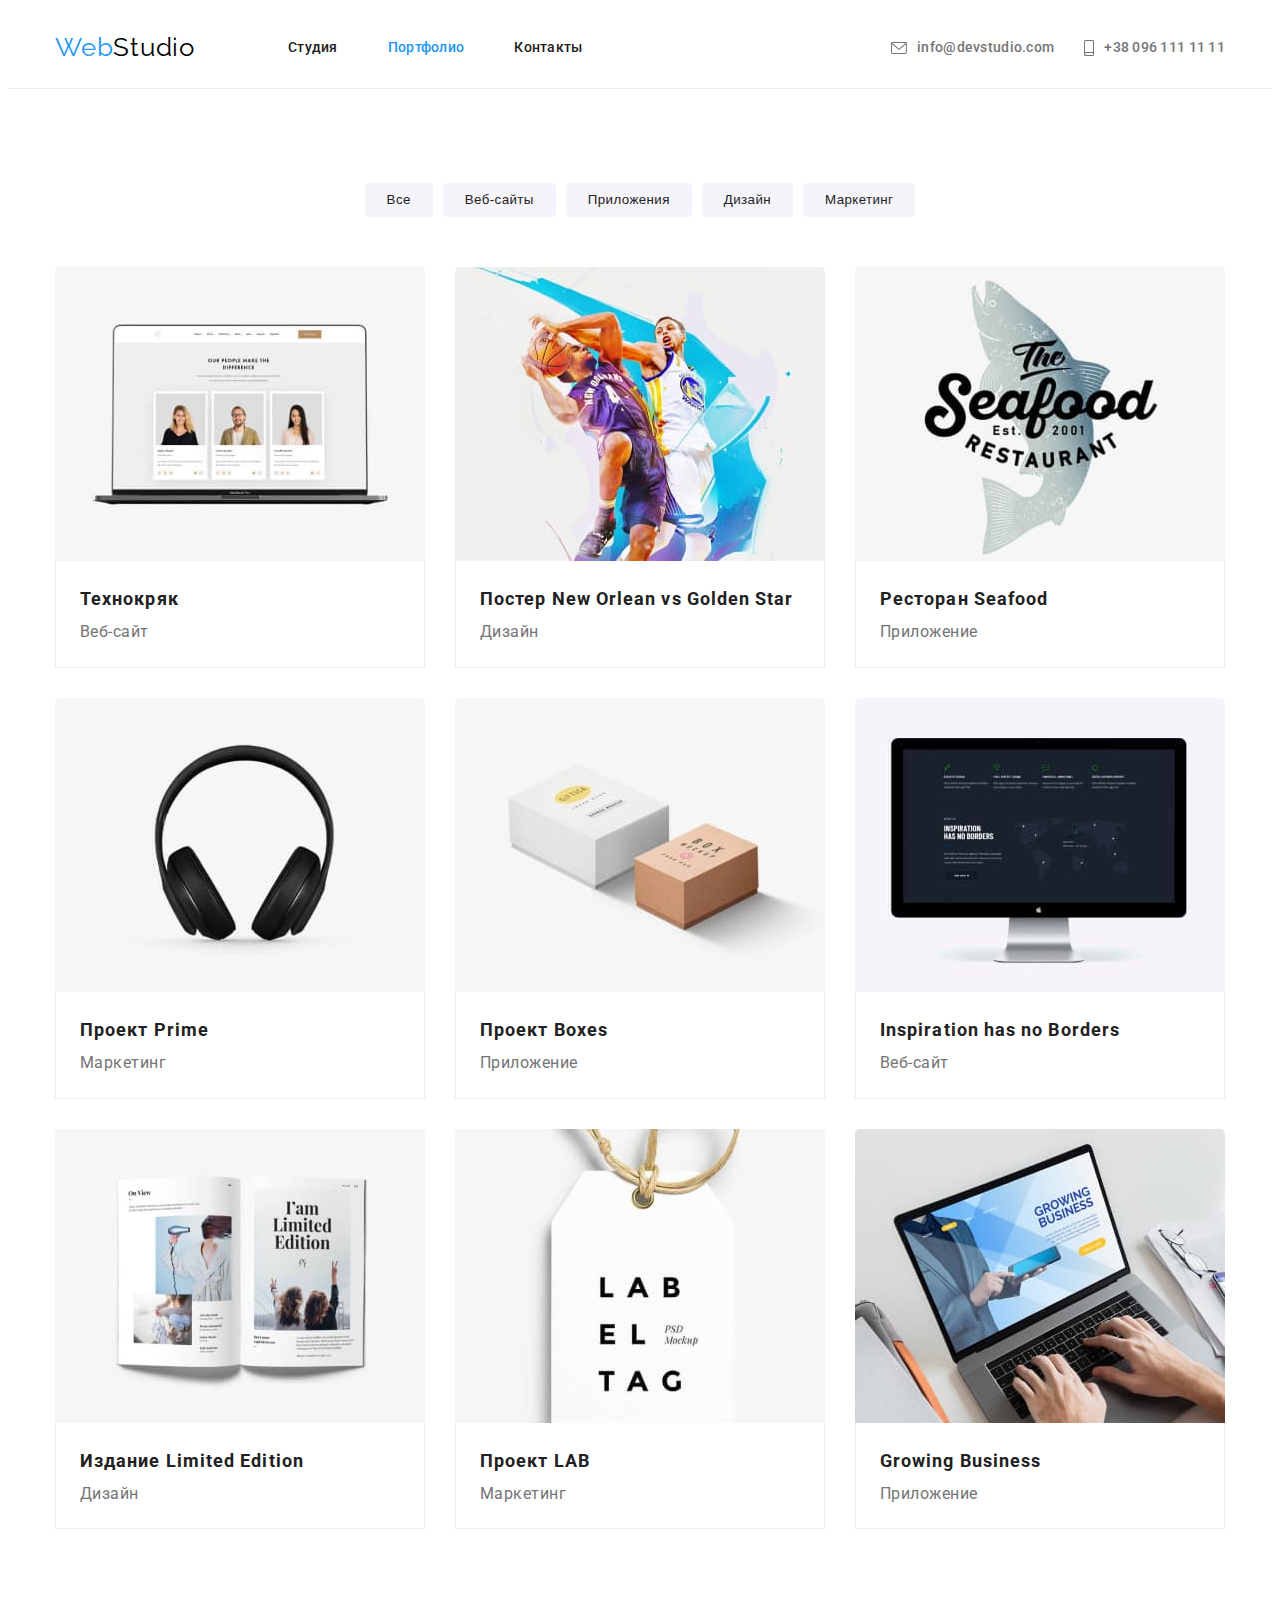
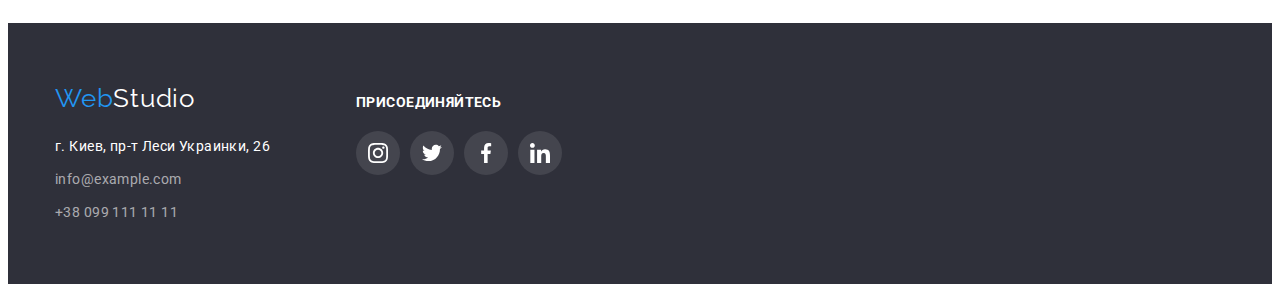
==== page/portfolio.html @ 5584ccf8 "скопировал из дз 4" ====
<!DOCTYPE html>
<html lang="ru">

<head>
    <meta charset="UTF-8">
    <meta http-equiv="X-UA-Compatible" content="IE=edge">
    <meta name="viewport" content="width=  , initial-scale=1.0">
    <title>WebStudio - портфолио</title>
    <link rel="preconnect" href="https://fonts.gstatic.com">
    <link
        href="https://fonts.googleapis.com/css2?family=Raleway:wght@700&family=Roboto:wght@400;500;700;900&display=swap"
        rel="stylesheet">
    <link rel="stylesheet" href="https://cdnjs.cloudflare.com/ajax/libs/modern-normalize/1.0.0/modern-normalize.min.css"
        integrity="sha512-ISS7cAi1PEhQ8jnbJpJZMd29NlhNj4AWYyLOSp2CE/CsHxTCu+r+t0D2yoJudVrd0/8fTVPUVDzY5Tvli75u/g=="
        crossorigin="anonymous" />
    <link rel="stylesheet" href="../css/style.css">
</head>

<body>
    <header class="header">
        <div class="container header-content">
            <nav class="nav-header">
                <a href="" class="logo"><span class="logo-web">Web</span>Studio</a>
                <ul class="pages">
                    <li class="item"><a href="../index.html" class="page-link">Студия</a></li>
                    <li class="item"><a href="./portfolio.html" class="page-link current">Портфолио</a></li>
                    <li class="item"><a href="" class="page-link">Контакты</a></li>
                </ul>
            </nav>
            <ul class="contacts">
                <li class="contacts-item">
                    <a href="mailto:info@devstudio.com" class="contact-link">
                        <svg class="contact-icon" width="16" height="12">
                            <use href="../images/symbol-defs.svg#envelope"></use>
                        </svg>
                        info@devstudio.com</a>
                </li>
                <li class="contacts-item">
                    <a href="tel:+380961111111" class="contact-link">
                        <svg class="contact-icon" width="10" height="16">
                            <use href="../images/symbol-defs.svg#smartphone"></use>
                        </svg>
                        +38 096 111 11 11</a>
                </li>
            </ul>
        </div>

    </header>

    <main>
        <section class="section">
            <div class="container">
                <h1 class="hide">Проекты</h1>
                <ul class="filters-list">
                    <li class="button-item"><button type="button" class="filter-button">Все</button></li>
                    <li class="button-item"><button type="button" class="filter-button">Веб-сайты</button></li>
                    <li class="button-item"><button type="button" class="filter-button">Приложения</button></li>
                    <li class="button-item"><button type="button" class="filter-button">Дизайн</button></li>
                    <li class="button-item"><button type="button" class="filter-button">Маркетинг</button></li>
                </ul>
                <ul class="project-cards">
                    <li class="card-item">
                        <a class="link-card" href="">
                            <img src="../images/portfolio/img.jpg" alt="" width="370">
                            <div class="card-content">
                                <h2 class="card-title">Технокряк</h2>
                                <p class="filter-title">Веб-сайт</p>
                            </div>

                        </a>
                    </li>
                    <li class="card-item">
                        <a class="link-card" href="">
                            <img src="../images/portfolio/img-1.jpg" alt="" width="370">
                            <div class="card-content">
                                <h2 class="card-title">Постер New Orlean vs Golden Star</h2>
                                <p class="filter-title">Дизайн</p>
                            </div>

                        </a>
                    </li>
                    <li class="card-item">
                        <a class="link-card" href="">
                            <img src="../images/portfolio/img-2.jpg" alt="" width="370">
                            <div class="card-content">
                                <h2 class="card-title">Ресторан Seafood</h2>
                                <p class="filter-title">Приложение</p>
                            </div>

                        </a>
                    </li>
                    <li class="card-item">
                        <a class="link-card" href="">
                            <img src="../images/portfolio/img-3.jpg" alt="" width="370">
                            <div class="card-content">
                                <h2 class="card-title">Проект Prime</h2>
                                <p class="filter-title">Маркетинг</p>
                            </div>

                        </a>
                    </li>
                    <li class="card-item">
                        <a class="link-card" href="">
                            <img src="../images/portfolio/img-4.jpg" alt="" width="370">
                            <div class="card-content">
                                <h2 class="card-title">Проект Boxes</h2>
                                <p class="filter-title">Приложение</p>
                            </div>

                        </a>
                    </li>
                    <li class="card-item">
                        <a class="link-card" href="">
                            <img src="../images/portfolio/img-5.jpg" alt="" width="370">
                            <div class="card-content">
                                <h2 class="card-title">Inspiration has no Borders</h2>
                                <p class="filter-title">Веб-сайт</p>
                            </div>

                        </a>
                    </li>
                    <li class="card-item">
                        <a class="link-card" href="">
                            <img src="../images/portfolio/img-6.jpg" alt="" width="370">
                            <div class="card-content">
                                <h2 class="card-title">Издание Limited Edition</h2>
                                <p class="filter-title">Дизайн</p>
                            </div>

                        </a>
                    </li>
                    <li class="card-item">
                        <a class="link-card" href="">
                            <img src="../images/portfolio/img-7.jpg" alt="" width="370">
                            <div class="card-content">
                                <h2 class="card-title">Проект LAB</h2>
                                <p class="filter-title">Маркетинг</p>
                            </div>

                        </a>
                    </li>
                    <li class="card-item">
                        <a class="link-card" href="">
                            <img src="../images/portfolio/img-8.jpg" alt="" width="370">
                            <div class="card-content">
                                <h2 class="card-title">Growing Business</h2>
                                <p class="filter-title">Приложение</p>
                            </div>

                        </a>
                    </li>
                </ul>
            </div>
        </section>

    </main>

    <footer class="footer">
        <div class="container footer-container">
            <div>
                <a href="" class="logo-footer"><span class="logo-web">Web</span>Studio</a>
                <address class="address-section">
                    <ul class="address-list">
                        <li>г. Киев, пр-т Леси Украинки, 26</li>
                        <li><a href="mailto:info@example.com" class="address-link">info@example.com</a></li>
                        <li><a href="tel:+380991111111" class="address-link">+38 099 111 11 11</a></li>
                    </ul>
    
                </address>
            </div>
    
            <div>
                <p class="social-text">присоединяйтесь</p>
                <ul class="social-list-footer">
                    <li class="social-item">
                        <a href="" class="social-link-footer">
                            <svg class="social-icon" width="20" height="20">
                                <use href="../images/symbol-defs.svg#instagram"></use>
                            </svg>
                        </a>
                    </li>
                    <li class="social-item">
                        <a href="" class="social-link-footer">
                            <svg class="social-icon" width="20" height="20">
                                <use href="../images/symbol-defs.svg#twitter"></use>
                            </svg>
                        </a>
                    </li>
                    <li class="social-item">
                        <a href="" class="social-link-footer">
                            <svg class="social-icon" width="20" height="20">
                                <use href="../images/symbol-defs.svg#facebook"></use>
                            </svg>
                        </a>
                    </li>
                    <li class="social-item">
                        <a href="" class="social-link-footer">
                            <svg class="social-icon" width="20" height="20">
                                <use href="../images/symbol-defs.svg#linkedin"></use>
                            </svg>
                        </a>
                    </li>
                </ul>
            </div>
        </div>
    </footer>
</body>

</html>
---- css/style.css ----
:root {
  --title-text-color: #212121;
  --main-text-color: #757575;
  --accent-color: #2196f3;
  --background-color: #2f303a;
  --secondary-text-color: #ffffff;
  --background-icon-color: #f5f4fa;
}

html {
  box-sizing: border-box;
}
*,
*::after,
*::before {
  box-sizing: inherit;
}

body {
  font-family: 'Roboto', sans-serif;
  color: var(--main-text-color);
  background-color: var(--secondary-text-color);
}

h1,
h2,
h3,
h4,
h5,
h6,
p {
  margin-top: 0;
  margin-bottom: 0;
}

ul {
  list-style: none;
  padding-left: 0;
  margin: 0;
}

img {
  display: block;
  max-width: 100%;
  height: auto;
}

.container {
  width: 1200px;
  padding-left: 15px;
  padding-right: 15px;
  margin-left: auto;
  margin-right: auto;
}

.section,
.section-team,
.section-hero {
  padding-top: 94px;
  padding-bottom: 94px;
}

/* ШАПКА */

.header {
  border-bottom: 1px solid #ececec;
}
.header-content {
  display: flex;
  align-items: center;
}

.nav-header {
  display: flex;
  align-items: center;
}

.logo {
  padding-top: 24px;
  padding-bottom: 25px;
  margin-right: 93px;
  font-family: Raleway;
  font-size: 26px;
  line-height: 1.2;
  letter-spacing: 0.03em;
  color: black;
  text-decoration: none;
}

.logo-footer {
  font-family: Raleway;
  font-size: 26px;
  line-height: 1.2;
  letter-spacing: 0.03em;
  color: var(--secondary-text-color);
  text-decoration: none;
}

.pages {
  display: flex;
}

.item + .item {
  margin-left: 50px;
}

.contacts-item + .contacts-item {
  margin-left: 30px;
}

.page-link {
  display: block;
  padding-top: 32px;
  padding-bottom: 32px;
  font-weight: 500;
  font-size: 14px;
  line-height: 1.14;
  letter-spacing: 0.02em;
  text-decoration: none;
  color: var(--title-text-color);
}

.logo-web,
.page-link:hover,
.page-link:focus,
.page-link.current,
.contact-link:hover,
.contact-link:focus,
.contact-icon:hover,
.contact-icon:focus,
.address-link:hover,
.address-link:focus {
  color: var(--accent-color);
  fill: var(--accent-color);
}

.contacts {
  display: flex;
  margin-left: auto;
}

/* Падинги для удобного наведения */
.contact-link {
  display: flex;
  align-items: center;
  padding-top: 32px;
  padding-bottom: 32px;
  font-weight: 500;
  font-size: 14px;
  line-height: 1.14;
  letter-spacing: 0.02em;
  text-decoration: none;
  color: var(--main-text-color);
  fill: var(--main-text-color);
}

.contact-icon {
  margin-right: 10px;
}

.section-hero {
  padding-top: 200px;
  padding-bottom: 200px;
  max-width: 1600px;
  height: 600px;
  margin-left: auto;
  margin-right: auto;
  background-color: var(--background-color);
  background-image: linear-gradient(rgba(47, 48, 58, 0.4), rgba(47, 48, 58, 0.4)), url(../images/hero.jpg);
  background-repeat: no-repeat;
  background-size: cover;
  text-align: center;
}

.hero-title {
  margin-bottom: 30px;
  font-weight: 900;
  font-size: 44px;
  line-height: 1.36;
  letter-spacing: 0.06em;
  text-transform: uppercase;
  color: var(--secondary-text-color);
}

.button {
  border-radius: 4px;
  padding: 10px 32px;
  font-weight: bold;
  font-size: 16px;
  line-height: 1.87;
  cursor: pointer;
  letter-spacing: 0.06em;
  background: var(--accent-color);
  color: var(--secondary-text-color);
  box-shadow: 0px 4px 4px rgba(0, 0, 0, 0.15);
  border-style: none;
}

.features-list {
  display: flex;
  justify-content: space-between;
  list-style: none;
}

.features-text {
  font-size: 14px;
  line-height: 1.71;
  letter-spacing: 0.03em;
}

.features-content {
  width: 270px;
}

.features-thumb {
  display: flex;
  justify-content: center;
  align-items: center;
  height: 120px;
  margin-bottom: 30px;
  background-color: var(--background-icon-color);
  border-radius: 4px;
}

.icon-features {
}

.features-title {
  margin-bottom: 10px;
  font-weight: bold;
  font-size: 14px;
  line-height: 1.14;
  letter-spacing: 0.03em;
  text-transform: uppercase;

  color: var(--title-text-color);
}

.section-works {
  padding-bottom: 94px;
}

.works {
  display: flex;
  justify-content: space-between;
}

.section-title {
  margin-bottom: 50px;
  font-weight: bold;
  font-size: 36px;
  line-height: 1.16;
  text-align: center;
  letter-spacing: 0.03em;
  color: var(--title-text-color);
}

.section-team {
  background: #f5f4fa;
}

.team {
  display: flex;
  justify-content: space-between;
  list-style: none;
}

.card {
  width: 270px;
  background: #ffffff;
  box-shadow: 0px 1px 3px rgba(0, 0, 0, 0.12), 0px 1px 1px rgba(0, 0, 0, 0.14), 0px 2px 1px rgba(0, 0, 0, 0.2);
  border-radius: 0px 0px 4px 4px;
}

.team-content {
  padding: 30px;
  text-align: center;
}

.teammate {
  margin-bottom: 10px;
  font-weight: 500;
  font-size: 16px;
  line-height: 1.18;
  letter-spacing: 0.03em;
  color: var(--title-text-color);
}

.social-list {
  display: flex;
  margin-top: 16px;
}

.social-item + .social-item {
  margin-left: 10px;
}
.social-link-footer,
.social-link {
  display: flex;
  align-items: center;
  justify-content: center;
  width: 44px;
  height: 44px;
  border-radius: 50%;
  fill: #afb1b8;
  background-color: var(--secondary-text-color);
}

.social-link-footer {
  fill: var(--secondary-text-color);
  background-color: rgba(255, 255, 255, 0.1);
}

.social-link-footer:hover,
.social-link-footer:focus,
.social-link:hover,
.social-link:focus {
  fill: var(--secondary-text-color);
  background-color: var(--accent-color);
}

.clients-list {
  display: flex;
  justify-content: space-between;
}

.client-link {
  width: 170px;
  height: 92px;
  display: flex;
  justify-content: center;
  align-items: center;
  fill: #afb1b8;
  border: 1px solid #afb1b8;
  border-radius: 4px;
}

.client-link:hover,
.client-link:focus {
  border: 1px solid var(--accent-color);
  fill: var(--accent-color);
}

.client-icon {
  width: 106px;
  height: 60px;
}

/* заголовок, который нужно скрыть */
.hide {
  display: none;
}

.filters-list {
  margin-bottom: 50px;
  display: flex;
  justify-content: center;
  list-style: none;
}

.button-item + .button-item {
  margin-left: 10px;
}

.filter-button {
  padding: 6px 22px;
  font-weight: 500;
  line-height: 1.62;
  cursor: pointer;
  letter-spacing: 0.03em;
  background: #f5f4fa;
  border-radius: 4px;
  color: var(--title-text-color);
  border-style: none;
}

.filter-button + .filter-button {
  margin-left: 8px;
}

.filter-button:hover,
.filter-button:focus {
  background-color: var(--accent-color);
  color: var(--secondary-text-color);
  box-shadow: 0px 3px 1px rgba(0, 0, 0, 0.1), 0px 1px 2px rgba(0, 0, 0, 0.08), 0px 2px 2px rgba(0, 0, 0, 0.12);
}

.project-cards {
  padding: 0;
  margin: 0;
  display: flex;
  flex-wrap: wrap;
  margin-left: -30px;
  margin-top: -30px;
}

.card-item {
  flex-basis: calc((100% - 90px) / 3);
  margin-left: 30px;
  margin-top: 30px;
}

.link-card {
  display: block;
  text-decoration: none;
  border-top-left-radius: 5px;
  border-top-right-radius: 5px;
  overflow: hidden;
}

.card-title {
  font-weight: bold;
  font-size: 18px;
  line-height: 2;
  letter-spacing: 0.06em;
  color: var(--title-text-color);
}

.card-content {
  border-bottom: 1px solid #eeeeee;
  border-left: 1px solid #eeeeee;
  border-right: 1px solid #eeeeee;
  padding: 20px 24px;
}

.link-card:focus,
.link-card:hover {
  box-shadow: 0px 1px 1px rgba(0, 0, 0, 0.12), 0px 4px 4px rgba(0, 0, 0, 0.06), 1px 4px 6px rgba(0, 0, 0, 0.16);
}

.filter-title {
  font-size: 16px;
  line-height: 1.87;
  letter-spacing: 0.03em;
  color: var(--main-text-color);
}

.footer {
  padding-top: 60px;
  padding-bottom: 60px;
  background-color: var(--background-color);
}

.footer-container {
  display: flex;
  align-items: baseline;
}

.address-list {
  margin-top: 20px;
  margin-right: 70px;
  list-style: none;
  font-size: 14px;
  line-height: 1.71;
  font-style: normal;
  width: 231px;
  letter-spacing: 0.03em;
  color: var(--secondary-text-color);
}

.address-link {
  display: block;
  margin-top: 9px;
  font-size: 14px;
  line-height: 1.71;
  letter-spacing: 0.03em;
  text-decoration: none;
  color: rgba(255, 255, 255, 0.6);
}

.social-text {
  font-style: normal;
  font-weight: bold;
  font-size: 14px;
  line-height: 1.14;
  letter-spacing: 0.03em;
  text-transform: uppercase;
  color: var(--secondary-text-color);
}

.social-list-footer {
  display: flex;
  margin-top: 20px;
  list-style: none;
}
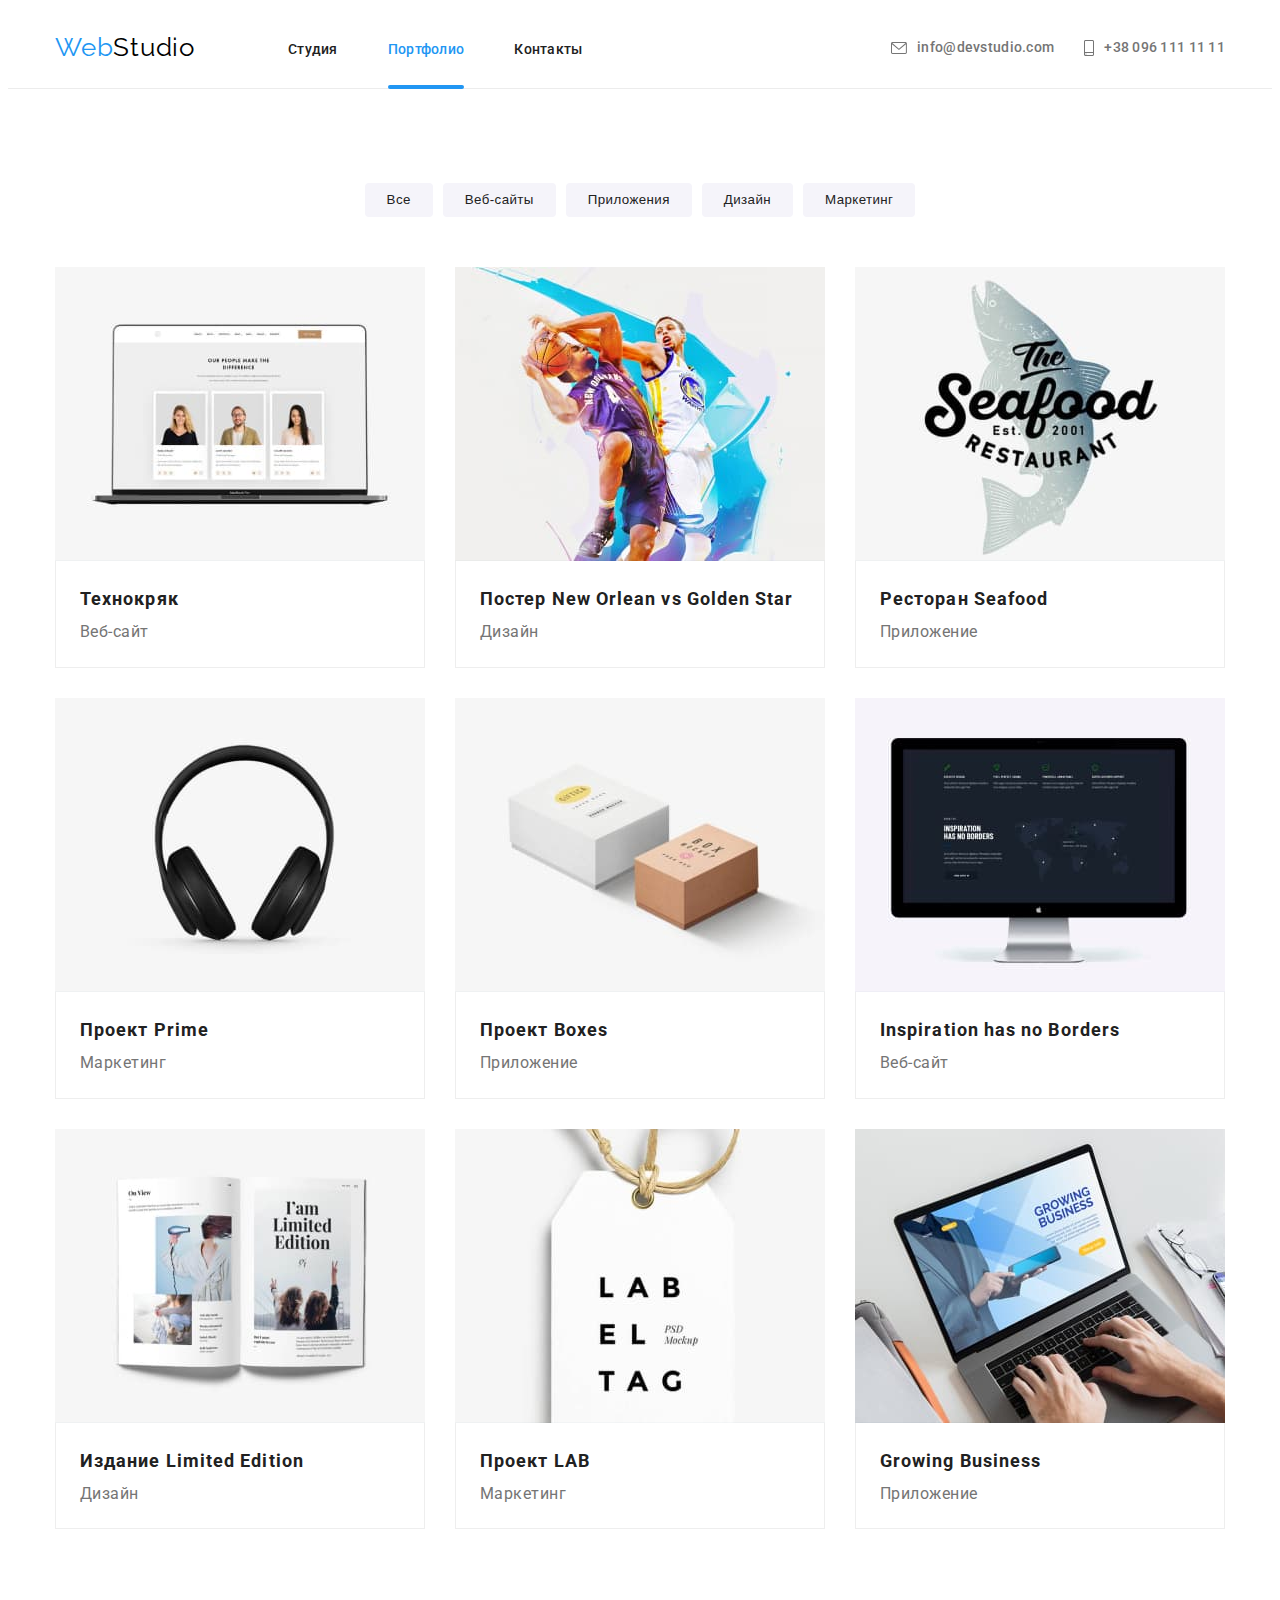
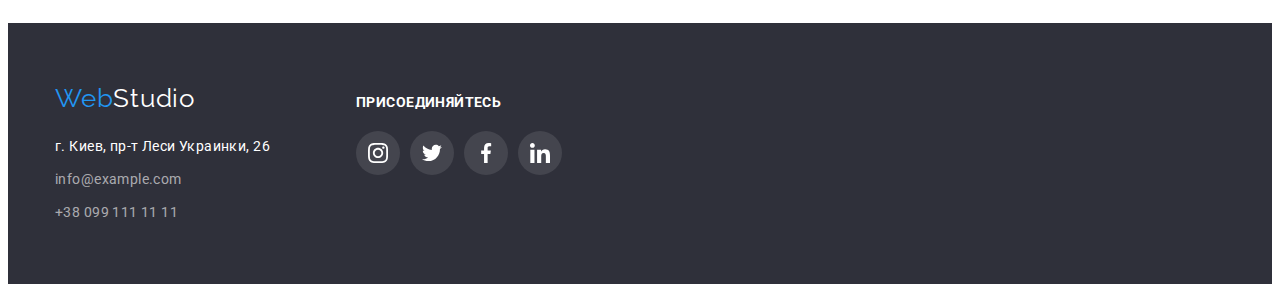
==== commit 2904a111: "save_1" ====
--- a/page/portfolio.html
+++ b/page/portfolio.html
@@ -1,209 +1,264 @@
 <!DOCTYPE html>
 <html lang="ru">
-
-<head>
-    <meta charset="UTF-8">
-    <meta http-equiv="X-UA-Compatible" content="IE=edge">
-    <meta name="viewport" content="width=  , initial-scale=1.0">
+  <head>
+    <meta charset="UTF-8" />
+    <meta http-equiv="X-UA-Compatible" content="IE=edge" />
+    <meta name="viewport" content="width=  , initial-scale=1.0" />
     <title>WebStudio - портфолио</title>
-    <link rel="preconnect" href="https://fonts.gstatic.com">
+    <link rel="preconnect" href="https://fonts.gstatic.com" />
     <link
-        href="https://fonts.googleapis.com/css2?family=Raleway:wght@700&family=Roboto:wght@400;500;700;900&display=swap"
-        rel="stylesheet">
-    <link rel="stylesheet" href="https://cdnjs.cloudflare.com/ajax/libs/modern-normalize/1.0.0/modern-normalize.min.css"
-        integrity="sha512-ISS7cAi1PEhQ8jnbJpJZMd29NlhNj4AWYyLOSp2CE/CsHxTCu+r+t0D2yoJudVrd0/8fTVPUVDzY5Tvli75u/g=="
-        crossorigin="anonymous" />
-    <link rel="stylesheet" href="../css/style.css">
-</head>
-
-<body>
+      href="https://fonts.googleapis.com/css2?family=Raleway:wght@700&family=Roboto:wght@400;500;700;900&display=swap"
+      rel="stylesheet"
+    />
+    <link
+      rel="stylesheet"
+      href="https://cdnjs.cloudflare.com/ajax/libs/modern-normalize/1.0.0/modern-normalize.min.css"
+      integrity="sha512-ISS7cAi1PEhQ8jnbJpJZMd29NlhNj4AWYyLOSp2CE/CsHxTCu+r+t0D2yoJudVrd0/8fTVPUVDzY5Tvli75u/g=="
+      crossorigin="anonymous"
+    />
+    <link rel="stylesheet" href="../css/style.css" />
+  </head>
+
+  <body>
     <header class="header">
-        <div class="container header-content">
-            <nav class="nav-header">
-                <a href="" class="logo"><span class="logo-web">Web</span>Studio</a>
-                <ul class="pages">
-                    <li class="item"><a href="../index.html" class="page-link">Студия</a></li>
-                    <li class="item"><a href="./portfolio.html" class="page-link current">Портфолио</a></li>
-                    <li class="item"><a href="" class="page-link">Контакты</a></li>
-                </ul>
-            </nav>
-            <ul class="contacts">
-                <li class="contacts-item">
-                    <a href="mailto:info@devstudio.com" class="contact-link">
-                        <svg class="contact-icon" width="16" height="12">
-                            <use href="../images/symbol-defs.svg#envelope"></use>
-                        </svg>
-                        info@devstudio.com</a>
-                </li>
-                <li class="contacts-item">
-                    <a href="tel:+380961111111" class="contact-link">
-                        <svg class="contact-icon" width="10" height="16">
-                            <use href="../images/symbol-defs.svg#smartphone"></use>
-                        </svg>
-                        +38 096 111 11 11</a>
-                </li>
+      <div class="container header-content">
+        <nav class="nav-header">
+          <a href="" class="logo"><span class="logo-web">Web</span>Studio</a>
+          <ul class="pages">
+            <li class="item"><a href="../index.html" class="page-link">Студия</a></li>
+            <li class="item"><a href="./portfolio.html" class="page-link current">Портфолио</a></li>
+            <li class="item"><a href="" class="page-link">Контакты</a></li>
+          </ul>
+        </nav>
+        <ul class="contacts">
+          <li class="contacts-item">
+            <a href="mailto:info@devstudio.com" class="contact-link">
+              <svg class="contact-icon" width="16" height="12">
+                <use href="../images/symbol-defs.svg#envelope"></use>
+              </svg>
+              info@devstudio.com</a
+            >
+          </li>
+          <li class="contacts-item">
+            <a href="tel:+380961111111" class="contact-link">
+              <svg class="contact-icon" width="10" height="16">
+                <use href="../images/symbol-defs.svg#smartphone"></use>
+              </svg>
+              +38 096 111 11 11</a
+            >
+          </li>
+        </ul>
+      </div>
+    </header>
+
+    <main>
+      <section class="section">
+        <div class="container">
+          <h1 class="hide">Проекты</h1>
+          <ul class="filters-list">
+            <li class="button-item"><button type="button" class="filter-button">Все</button></li>
+            <li class="button-item"><button type="button" class="filter-button">Веб-сайты</button></li>
+            <li class="button-item"><button type="button" class="filter-button">Приложения</button></li>
+            <li class="button-item"><button type="button" class="filter-button">Дизайн</button></li>
+            <li class="button-item"><button type="button" class="filter-button">Маркетинг</button></li>
+          </ul>
+          <ul class="project-cards">
+            <li class="card-item">
+              <a class="link-card" href="">
+                <div class="project-card-thumb">
+                  <img src="../images/portfolio/img.jpg" alt="" width="370" />
+                  <p class="project-overlay">
+                    Технокряк это современная площадка распространения коронавируса. Компании используют эту платформу
+                    для цифрового шпионажа и атак на защищённые сервера конкурентов.
+                  </p>
+                </div>
+
+                <div class="card-content">
+                  <h2 class="card-title">Технокряк</h2>
+                  <p class="filter-title">Веб-сайт</p>
+                </div>
+              </a>
+            </li>
+            <li class="card-item">
+              <a class="link-card" href="">
+                <div class="project-card-thumb">
+                  <img src="../images/portfolio/img-1.jpg" alt="" width="370" />
+                  <p class="project-overlay">
+                    Технокряк это современная площадка распространения коронавируса. Компании используют эту платформу
+                    для цифрового шпионажа и атак на защищённые сервера конкурентов.
+                  </p>
+                </div>
+
+                <div class="card-content">
+                  <h2 class="card-title">Постер New Orlean vs Golden Star</h2>
+                  <p class="filter-title">Дизайн</p>
+                </div>
+              </a>
+            </li>
+            <li class="card-item">
+              <a class="link-card" href="">
+                <div class="project-card-thumb">
+                  <img src="../images/portfolio/img-2.jpg" alt="" width="370" />
+                  <p class="project-overlay">
+                    Технокряк это современная площадка распространения коронавируса. Компании используют эту платформу
+                    для цифрового шпионажа и атак на защищённые сервера конкурентов.
+                  </p>
+                </div>
+
+                <div class="card-content">
+                  <h2 class="card-title">Ресторан Seafood</h2>
+                  <p class="filter-title">Приложение</p>
+                </div>
+              </a>
+            </li>
+            <li class="card-item">
+              <a class="link-card" href="">
+                <div class="project-card-thumb">
+                  <img src="../images/portfolio/img-3.jpg" alt="" width="370" />
+                  <p class="project-overlay">
+                    Технокряк это современная площадка распространения коронавируса. Компании используют эту платформу
+                    для цифрового шпионажа и атак на защищённые сервера конкурентов.
+                  </p>
+                </div>
+
+                <div class="card-content">
+                  <h2 class="card-title">Проект Prime</h2>
+                  <p class="filter-title">Маркетинг</p>
+                </div>
+              </a>
+            </li>
+            <li class="card-item">
+              <a class="link-card" href="">
+                <div class="project-card-thumb">
+                  <img src="../images/portfolio/img-4.jpg" alt="" width="370" />
+                  <p class="project-overlay">
+                    Технокряк это современная площадка распространения коронавируса. Компании используют эту платформу
+                    для цифрового шпионажа и атак на защищённые сервера конкурентов.
+                  </p>
+                </div>
+
+                <div class="card-content">
+                  <h2 class="card-title">Проект Boxes</h2>
+                  <p class="filter-title">Приложение</p>
+                </div>
+              </a>
+            </li>
+            <li class="card-item">
+              <a class="link-card" href="">
+                <div class="project-card-thumb">
+                  <img src="../images/portfolio/img-5.jpg" alt="" width="370" />
+                  <p class="project-overlay">
+                    Технокряк это современная площадка распространения коронавируса. Компании используют эту платформу
+                    для цифрового шпионажа и атак на защищённые сервера конкурентов.
+                  </p>
+                </div>
+
+                <div class="card-content">
+                  <h2 class="card-title">Inspiration has no Borders</h2>
+                  <p class="filter-title">Веб-сайт</p>
+                </div>
+              </a>
+            </li>
+            <li class="card-item">
+              <a class="link-card" href="">
+                <div class="project-card-thumb">
+                  <img src="../images/portfolio/img-6.jpg" alt="" width="370" />
+                  <p class="project-overlay">
+                    Технокряк это современная площадка распространения коронавируса. Компании используют эту платформу
+                    для цифрового шпионажа и атак на защищённые сервера конкурентов.
+                  </p>
+                </div>
+
+                <div class="card-content">
+                  <h2 class="card-title">Издание Limited Edition</h2>
+                  <p class="filter-title">Дизайн</p>
+                </div>
+              </a>
+            </li>
+            <li class="card-item">
+              <a class="link-card" href="">
+                <div class="project-card-thumb">
+                  <img src="../images/portfolio/img-7.jpg" alt="" width="370" />
+                  <p class="project-overlay">
+                    Технокряк это современная площадка распространения коронавируса. Компании используют эту платформу
+                    для цифрового шпионажа и атак на защищённые сервера конкурентов.
+                  </p>
+                </div>
+
+                <div class="card-content">
+                  <h2 class="card-title">Проект LAB</h2>
+                  <p class="filter-title">Маркетинг</p>
+                </div>
+              </a>
+            </li>
+            <li class="card-item">
+              <a class="link-card" href="">
+                <div class="project-card-thumb">
+                  <img src="../images/portfolio/img-8.jpg" alt="" width="370" />
+                  <p class="project-overlay">
+                    Технокряк это современная площадка распространения коронавируса. Компании используют эту платформу
+                    для цифрового шпионажа и атак на защищённые сервера конкурентов.
+                  </p>
+                </div>
+
+                <div class="card-content">
+                  <h2 class="card-title">Growing Business</h2>
+                  <p class="filter-title">Приложение</p>
+                </div>
+              </a>
+            </li>
+          </ul>
+        </div>
+      </section>
+    </main>
+
+    <footer class="footer">
+      <div class="container footer-container">
+        <div>
+          <a href="" class="logo-footer"><span class="logo-web">Web</span>Studio</a>
+          <address class="address-section">
+            <ul class="address-list">
+              <li>г. Киев, пр-т Леси Украинки, 26</li>
+              <li><a href="mailto:info@example.com" class="address-link">info@example.com</a></li>
+              <li><a href="tel:+380991111111" class="address-link">+38 099 111 11 11</a></li>
             </ul>
+          </address>
         </div>
 
-    </header>
-
-    <main>
-        <section class="section">
-            <div class="container">
-                <h1 class="hide">Проекты</h1>
-                <ul class="filters-list">
-                    <li class="button-item"><button type="button" class="filter-button">Все</button></li>
-                    <li class="button-item"><button type="button" class="filter-button">Веб-сайты</button></li>
-                    <li class="button-item"><button type="button" class="filter-button">Приложения</button></li>
-                    <li class="button-item"><button type="button" class="filter-button">Дизайн</button></li>
-                    <li class="button-item"><button type="button" class="filter-button">Маркетинг</button></li>
-                </ul>
-                <ul class="project-cards">
-                    <li class="card-item">
-                        <a class="link-card" href="">
-                            <img src="../images/portfolio/img.jpg" alt="" width="370">
-                            <div class="card-content">
-                                <h2 class="card-title">Технокряк</h2>
-                                <p class="filter-title">Веб-сайт</p>
-                            </div>
-
-                        </a>
-                    </li>
-                    <li class="card-item">
-                        <a class="link-card" href="">
-                            <img src="../images/portfolio/img-1.jpg" alt="" width="370">
-                            <div class="card-content">
-                                <h2 class="card-title">Постер New Orlean vs Golden Star</h2>
-                                <p class="filter-title">Дизайн</p>
-                            </div>
-
-                        </a>
-                    </li>
-                    <li class="card-item">
-                        <a class="link-card" href="">
-                            <img src="../images/portfolio/img-2.jpg" alt="" width="370">
-                            <div class="card-content">
-                                <h2 class="card-title">Ресторан Seafood</h2>
-                                <p class="filter-title">Приложение</p>
-                            </div>
-
-                        </a>
-                    </li>
-                    <li class="card-item">
-                        <a class="link-card" href="">
-                            <img src="../images/portfolio/img-3.jpg" alt="" width="370">
-                            <div class="card-content">
-                                <h2 class="card-title">Проект Prime</h2>
-                                <p class="filter-title">Маркетинг</p>
-                            </div>
-
-                        </a>
-                    </li>
-                    <li class="card-item">
-                        <a class="link-card" href="">
-                            <img src="../images/portfolio/img-4.jpg" alt="" width="370">
-                            <div class="card-content">
-                                <h2 class="card-title">Проект Boxes</h2>
-                                <p class="filter-title">Приложение</p>
-                            </div>
-
-                        </a>
-                    </li>
-                    <li class="card-item">
-                        <a class="link-card" href="">
-                            <img src="../images/portfolio/img-5.jpg" alt="" width="370">
-                            <div class="card-content">
-                                <h2 class="card-title">Inspiration has no Borders</h2>
-                                <p class="filter-title">Веб-сайт</p>
-                            </div>
-
-                        </a>
-                    </li>
-                    <li class="card-item">
-                        <a class="link-card" href="">
-                            <img src="../images/portfolio/img-6.jpg" alt="" width="370">
-                            <div class="card-content">
-                                <h2 class="card-title">Издание Limited Edition</h2>
-                                <p class="filter-title">Дизайн</p>
-                            </div>
-
-                        </a>
-                    </li>
-                    <li class="card-item">
-                        <a class="link-card" href="">
-                            <img src="../images/portfolio/img-7.jpg" alt="" width="370">
-                            <div class="card-content">
-                                <h2 class="card-title">Проект LAB</h2>
-                                <p class="filter-title">Маркетинг</p>
-                            </div>
-
-                        </a>
-                    </li>
-                    <li class="card-item">
-                        <a class="link-card" href="">
-                            <img src="../images/portfolio/img-8.jpg" alt="" width="370">
-                            <div class="card-content">
-                                <h2 class="card-title">Growing Business</h2>
-                                <p class="filter-title">Приложение</p>
-                            </div>
-
-                        </a>
-                    </li>
-                </ul>
-            </div>
-        </section>
-
-    </main>
-
-    <footer class="footer">
-        <div class="container footer-container">
-            <div>
-                <a href="" class="logo-footer"><span class="logo-web">Web</span>Studio</a>
-                <address class="address-section">
-                    <ul class="address-list">
-                        <li>г. Киев, пр-т Леси Украинки, 26</li>
-                        <li><a href="mailto:info@example.com" class="address-link">info@example.com</a></li>
-                        <li><a href="tel:+380991111111" class="address-link">+38 099 111 11 11</a></li>
-                    </ul>
-    
-                </address>
-            </div>
-    
-            <div>
-                <p class="social-text">присоединяйтесь</p>
-                <ul class="social-list-footer">
-                    <li class="social-item">
-                        <a href="" class="social-link-footer">
-                            <svg class="social-icon" width="20" height="20">
-                                <use href="../images/symbol-defs.svg#instagram"></use>
-                            </svg>
-                        </a>
-                    </li>
-                    <li class="social-item">
-                        <a href="" class="social-link-footer">
-                            <svg class="social-icon" width="20" height="20">
-                                <use href="../images/symbol-defs.svg#twitter"></use>
-                            </svg>
-                        </a>
-                    </li>
-                    <li class="social-item">
-                        <a href="" class="social-link-footer">
-                            <svg class="social-icon" width="20" height="20">
-                                <use href="../images/symbol-defs.svg#facebook"></use>
-                            </svg>
-                        </a>
-                    </li>
-                    <li class="social-item">
-                        <a href="" class="social-link-footer">
-                            <svg class="social-icon" width="20" height="20">
-                                <use href="../images/symbol-defs.svg#linkedin"></use>
-                            </svg>
-                        </a>
-                    </li>
-                </ul>
-            </div>
+        <div>
+          <p class="social-text">присоединяйтесь</p>
+          <ul class="social-list-footer">
+            <li class="social-item">
+              <a href="" class="social-link-footer">
+                <svg class="social-icon" width="20" height="20">
+                  <use href="../images/symbol-defs.svg#instagram"></use>
+                </svg>
+              </a>
+            </li>
+            <li class="social-item">
+              <a href="" class="social-link-footer">
+                <svg class="social-icon" width="20" height="20">
+                  <use href="../images/symbol-defs.svg#twitter"></use>
+                </svg>
+              </a>
+            </li>
+            <li class="social-item">
+              <a href="" class="social-link-footer">
+                <svg class="social-icon" width="20" height="20">
+                  <use href="../images/symbol-defs.svg#facebook"></use>
+                </svg>
+              </a>
+            </li>
+            <li class="social-item">
+              <a href="" class="social-link-footer">
+                <svg class="social-icon" width="20" height="20">
+                  <use href="../images/symbol-defs.svg#linkedin"></use>
+                </svg>
+              </a>
+            </li>
+          </ul>
         </div>
+      </div>
     </footer>
-</body>
-
-</html>+  </body>
+</html>
--- a/css/style.css
+++ b/css/style.css
@@ -109,7 +109,7 @@
 }
 
 .page-link {
-  display: block;
+  position: relative;
   padding-top: 32px;
   padding-bottom: 32px;
   font-weight: 500;
@@ -118,6 +118,17 @@
   letter-spacing: 0.02em;
   text-decoration: none;
   color: var(--title-text-color);
+}
+
+.page-link.current::after {
+  content: '';
+  position: absolute;
+  bottom: 0;
+  display: block;
+  width: 100%;
+  height: 4px;
+  background-color: var(--accent-color);
+  border-radius: 2px;
 }
 
 .logo-web,
@@ -255,6 +266,22 @@
   color: var(--title-text-color);
 }
 
+.work-thumb {
+  position: relative;
+}
+
+.work-label {
+  position: absolute;
+  bottom: 0;
+  right: 0;
+  left: 0;
+  display: flex;
+  justify-content: center;
+  align-items: center;
+  height: 70px;
+  background: rgba(47, 48, 58, 0.8);
+}
+
 .section-team {
   background: #f5f4fa;
 }
@@ -405,7 +432,35 @@
   text-decoration: none;
   border-top-left-radius: 5px;
   border-top-right-radius: 5px;
+}
+
+.project-card-thumb {
+  position: relative;
   overflow: hidden;
+}
+
+.project-overlay {
+  position: absolute;
+  top: 0;
+  left: 0;
+  width: 100%;
+  height: 100%;
+  padding: 63px 24px;
+  font-size: 18px;
+  line-height: 1.56;
+  letter-spacing: 0.03em;
+  color: var(--secondary-text-color);
+  background-color: rgba(33, 150, 243, 0.9);
+  border: 1px solid #000000;
+  transform: translatey(100%);
+}
+
+.link-card:hover .project-card-thumb {
+  box-shadow: 0px 4px 4px rgba(0, 0, 0, 0.25), 0px 4px 4px rgba(0, 0, 0, 0.25);
+}
+
+.link-card:hover .project-overlay {
+  transform: translatey(0);
 }
 
 .card-title {
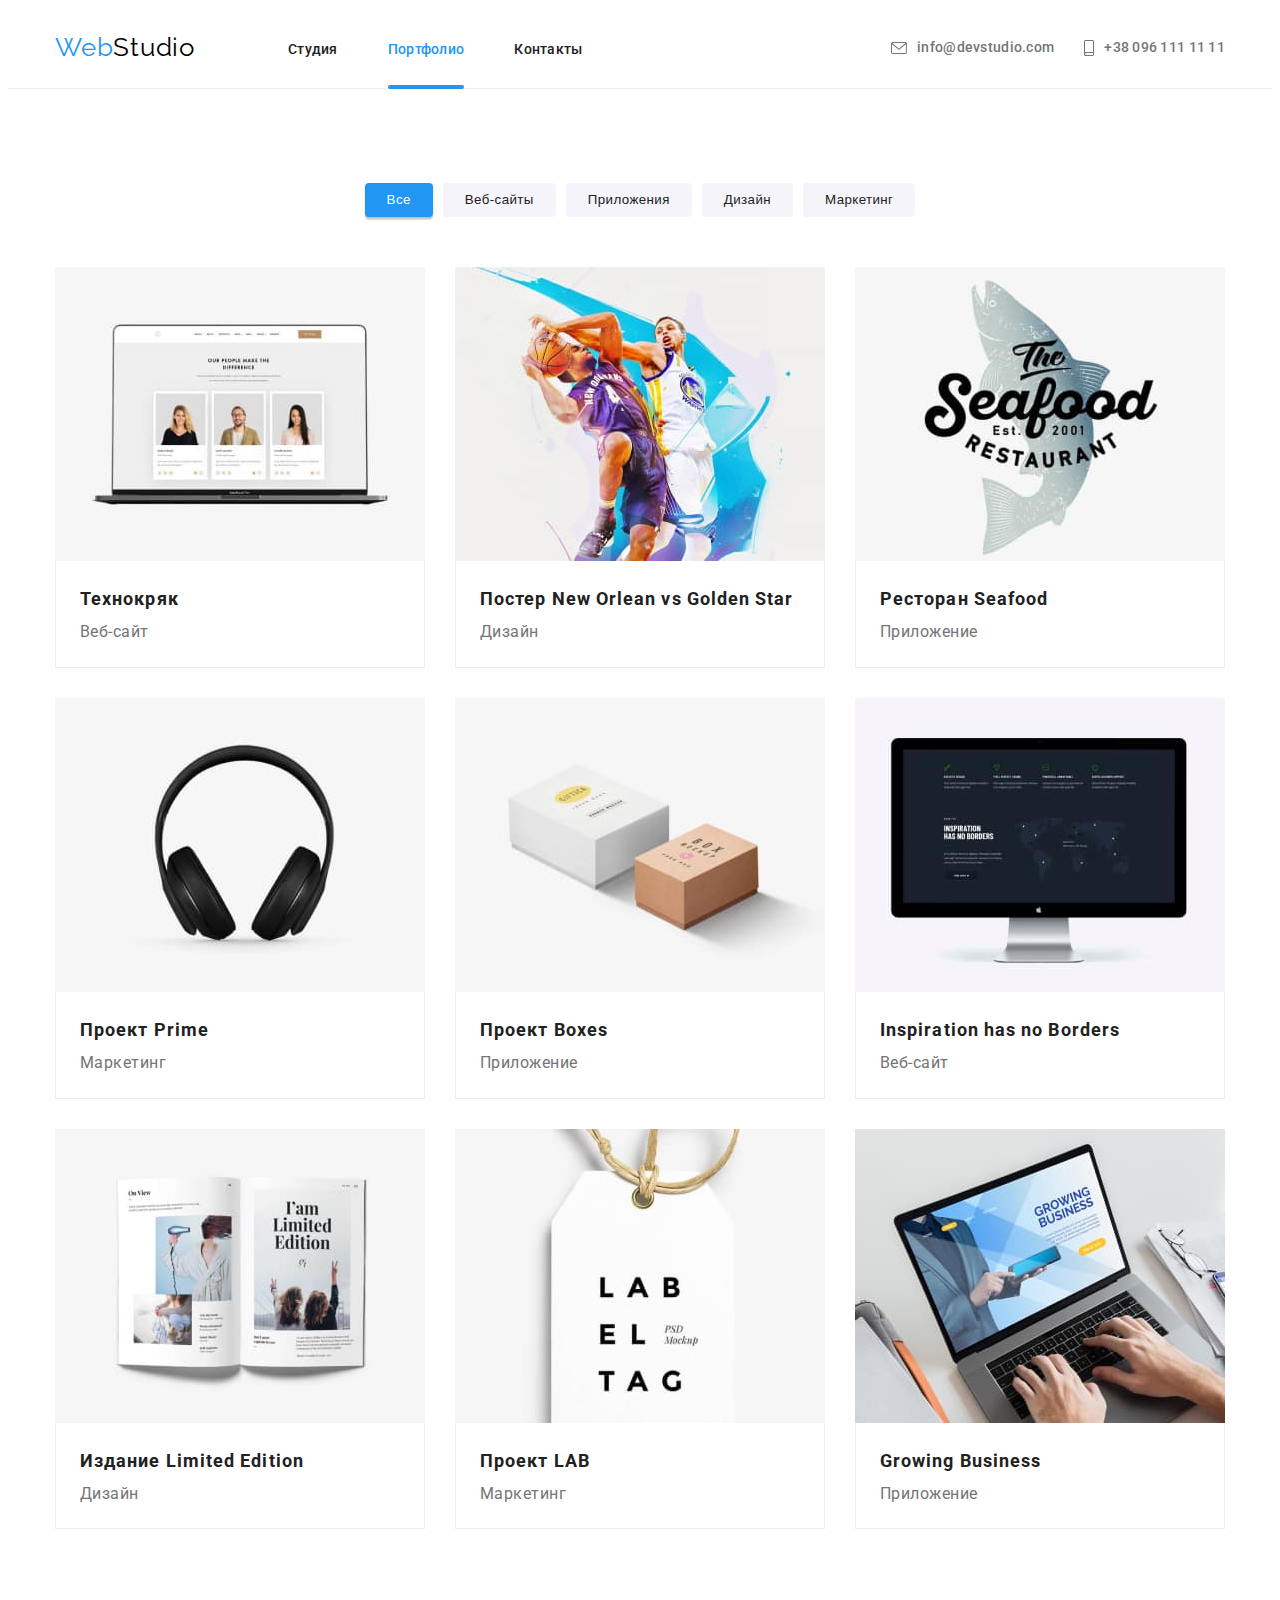
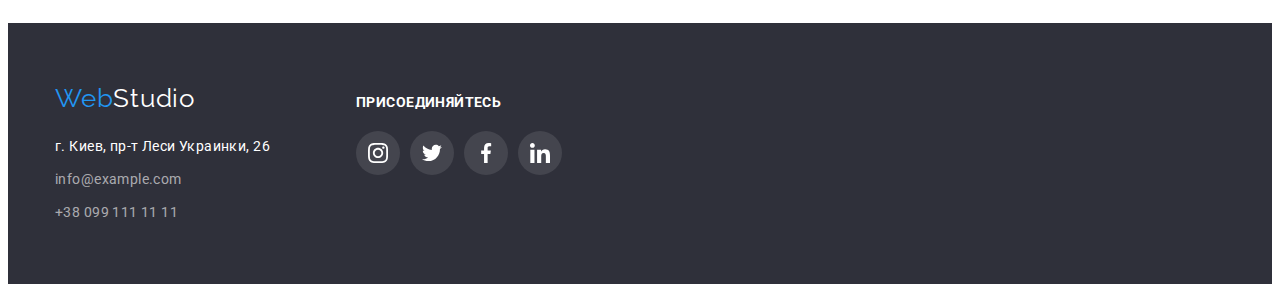
==== commit 74cf4c13: "кнопке задал current" ====
--- a/page/portfolio.html
+++ b/page/portfolio.html
@@ -56,7 +56,7 @@
         <div class="container">
           <h1 class="hide">Проекты</h1>
           <ul class="filters-list">
-            <li class="button-item"><button type="button" class="filter-button">Все</button></li>
+            <li class="button-item"><button type="button" class="filter-button current">Все</button></li>
             <li class="button-item"><button type="button" class="filter-button">Веб-сайты</button></li>
             <li class="button-item"><button type="button" class="filter-button">Приложения</button></li>
             <li class="button-item"><button type="button" class="filter-button">Дизайн</button></li>
--- a/css/style.css
+++ b/css/style.css
@@ -118,6 +118,7 @@
   letter-spacing: 0.02em;
   text-decoration: none;
   color: var(--title-text-color);
+  transition: color 250ms cubic-bezier(0.4, 0, 0.2, 1);
 }
 
 .page-link.current::after {
@@ -163,6 +164,7 @@
   text-decoration: none;
   color: var(--main-text-color);
   fill: var(--main-text-color);
+  transition: color 250ms cubic-bezier(0.4, 0, 0.2, 1), fill 250ms cubic-bezier(0.4, 0, 0.2, 1);
 }
 
 .contact-icon {
@@ -331,6 +333,7 @@
   border-radius: 50%;
   fill: #afb1b8;
   background-color: var(--secondary-text-color);
+  transition: background-color 250ms cubic-bezier(0.4, 0, 0.2, 1), fill 250ms cubic-bezier(0.4, 0, 0.2, 1);
 }
 
 .social-link-footer {
@@ -360,6 +363,7 @@
   fill: #afb1b8;
   border: 1px solid #afb1b8;
   border-radius: 4px;
+  transition: fill 250ms cubic-bezier(0.4, 0, 0.2, 1), border 250ms cubic-bezier(0.4, 0, 0.2, 1);
 }
 
 .client-link:hover,
@@ -399,12 +403,15 @@
   border-radius: 4px;
   color: var(--title-text-color);
   border-style: none;
+  transition: background-color 250ms cubic-bezier(0.4, 0, 0.2, 1), color 250ms cubic-bezier(0.4, 0, 0.2, 1),
+    box-shadow 250ms cubic-bezier(0.4, 0, 0.2, 1);
 }
 
 .filter-button + .filter-button {
   margin-left: 8px;
 }
 
+.filter-button.current,
 .filter-button:hover,
 .filter-button:focus {
   background-color: var(--accent-color);
@@ -432,6 +439,7 @@
   text-decoration: none;
   border-top-left-radius: 5px;
   border-top-right-radius: 5px;
+  transition: box-shadow 250ms cubic-bezier(0.4, 0, 0.2, 1);
 }
 
 .project-card-thumb {
@@ -451,11 +459,11 @@
   letter-spacing: 0.03em;
   color: var(--secondary-text-color);
   background-color: rgba(33, 150, 243, 0.9);
-  border: 1px solid #000000;
   transform: translatey(100%);
-}
-
-.link-card:hover .project-card-thumb {
+  transition: transform 250ms cubic-bezier(0.4, 0, 0.2, 1), box-shadow 250ms cubic-bezier(0.4, 0, 0.2, 1);
+}
+
+.link-card:hover {
   box-shadow: 0px 4px 4px rgba(0, 0, 0, 0.25), 0px 4px 4px rgba(0, 0, 0, 0.25);
 }
 
@@ -521,6 +529,7 @@
   letter-spacing: 0.03em;
   text-decoration: none;
   color: rgba(255, 255, 255, 0.6);
+  transition: color 250ms cubic-bezier(0.4, 0, 0.2, 1);
 }
 
 .social-text {
@@ -538,3 +547,58 @@
   margin-top: 20px;
   list-style: none;
 }
+
+.backdrop {
+  position: fixed;
+  top: 0;
+  left: 0;
+  width: 100%;
+  height: 100%;
+  background-color: rgba(0, 0, 0, 0.2);
+  opacity: 1;
+  transform: scale(1);
+  transition: transform 1000ms cubic-bezier(0.4, 0, 0.2, 1), opacity 1000ms cubic-bezier(0.4, 0, 0.2, 1),
+    visibility 1000ms cubic-bezier(0.4, 0, 0.2, 1);
+}
+
+.backdrop.is-hidden {
+  opacity: 0;
+  pointer-events: none;
+  visibility: hidden;
+  transform: scale(0);
+}
+
+.modal {
+  position: absolute;
+  top: 50%;
+  left: 50%;
+  transform: translate(-50%, -50%);
+  display: flex;
+  justify-content: flex-end;
+  padding-top: 10px;
+  padding-right: 10px;
+  width: 528px;
+  height: 581px;
+  background-color: var(--secondary-text-color);
+  box-shadow: 0px 1px 3px rgba(0, 0, 0, 0.12), 0px 1px 1px rgba(0, 0, 0, 0.14), 0px 2px 1px rgba(0, 0, 0, 0.2);
+  border-radius: 4px;
+  opacity: 1;
+  transition: opacity 1000ms cubic-bezier(0.4, 0, 0.2, 1) 500ms;
+}
+
+.backdrop.is-hidden .modal {
+  opacity: 0;
+}
+
+.button-modal {
+  display: flex;
+  align-items: center;
+  justify-content: center;
+  border-style: none;
+  width: 30px;
+  height: 30px;
+  background-color: var(--secondary-text-color);
+  border: 1px solid rgba(0, 0, 0, 0.1);
+  border-radius: 50%;
+  cursor: pointer;
+}
